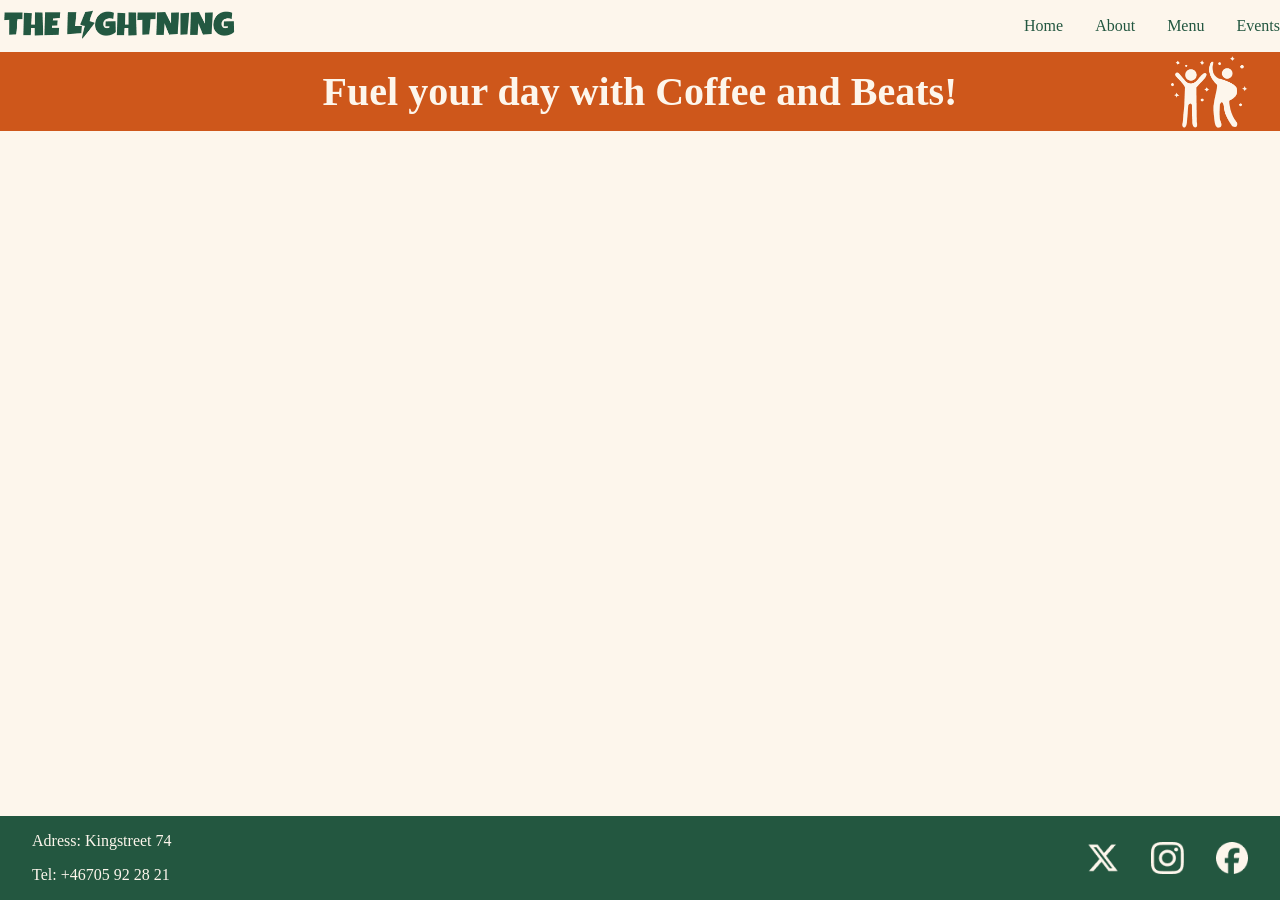
==== about.html @ ca8ed1b2 "added navbar,banner and header to other pages" ====
<!doctype html>
<html lang="en">
  <head>
    <meta charset="UTF-8" />
    <meta name="viewport" content="width=device-width, initial-scale=1.0" />
    <link rel="stylesheet" href="css/main.css" />
    <title>The Lightning</title>
  </head>
  <body>
    <div class="page-container">
      <nav>
        <div class="nav-left">
          <a href="index.html"
            ><img src="img/logo.png" alt="Company logo" />
          </a>
        </div>
        <ul class="nav-right">
          <li><a href="index.html">Home</a></li>
          <li><a href="about.html">About</a></li>
          <li><a href="menu.html">Menu</a></li>
          <li><a href="events.html">Events</a></li>
        </ul>
      </nav>
      <section class="banner">
        <h1>Fuel your day with Coffee and Beats!</h1>
        <img
          src="img/Dancing icon.png"
          alt="Vector icon of two people dancing"
        />
      </section>
      <footer>
        <div class="footer-left">
          <p>Adress: Kingstreet 74</p>
          <p>Tel: +46705 92 28 21</p>
        </div>
        <div class="footer-right">
          <img src="img/X icon.png" alt="X logo" />
          <img src="img/Instagram icon.png" alt="Instagram logo" />
          <img src="img/Facebook icon.png" alt="Facebook logo" />
        </div>
      </footer>
    </div>
  </body>
</html>
---- css/main.css ----
body {
  margin: 0;
  background-color: #fdf6ec;
}
.page-container {
  min-height: 100vh;
  display: flex;
  flex-direction: column;
}
/* Navigation bar */
nav {
  display: flex;
  justify-content: space-between;
  align-items: center;
}

.nav-left img {
  height: 3rem;
}

.nav-right {
  list-style: none;
  display: flex;
  gap: 2rem;
  margin: 0;
  padding: 0;
}

.nav-right a {
  text-decoration: none;
  color: #235740;
}
/* Banner */
.banner {
  background-color: #ce571b;
  color: #fdf6ec;
  position: relative;
  padding: 1rem 2rem;
  text-align: center;
}

.banner h1 {
  margin: 0;
  font-size: 2.5rem;
}

.banner img {
  position: absolute;
  right: 2rem;
  top: 50%;
  transform: translateY(-50%);
  height: 4.5rem;
}
/* Footer */
footer {
  margin-top: auto;
  background-color: #235740;
  color: #fdf6ec;
  display: flex;
  justify-content: space-between;
  align-items: center;
  padding: 0rem 2rem;
}

.footer-right {
  display: flex;
  gap: 2rem;
  align-items: center;
}
.footer-right img {
  height: 2rem;
}
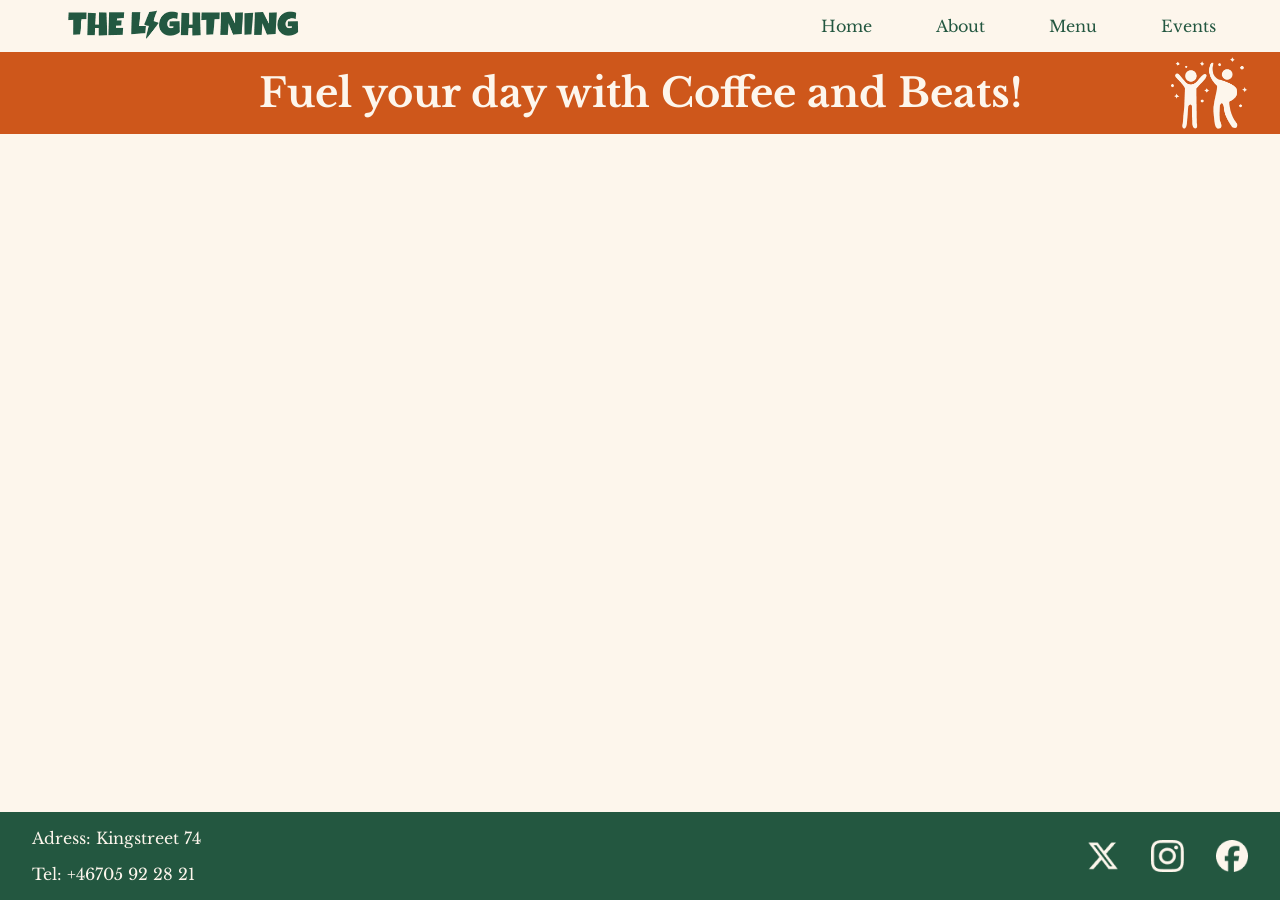
==== commit 94486e36: "added font to HTML" ====
--- a/about.html
+++ b/about.html
@@ -4,6 +4,12 @@
     <meta charset="UTF-8" />
     <meta name="viewport" content="width=device-width, initial-scale=1.0" />
     <link rel="stylesheet" href="css/main.css" />
+    <link rel="preconnect" href="https://fonts.googleapis.com" />
+    <link rel="preconnect" href="https://fonts.gstatic.com" crossorigin />
+    <link
+      href="https://fonts.googleapis.com/css2?family=Libre+Baskerville:ital,wght@0,400..700;1,400..700&display=swap"
+      rel="stylesheet"
+    />
     <title>The Lightning</title>
   </head>
   <body>
--- a/css/main.css
+++ b/css/main.css
@@ -1,6 +1,7 @@
 body {
   margin: 0;
   background-color: #fdf6ec;
+  font-family: "Libre Baskerville", serif;
 }
 .page-container {
   min-height: 100vh;
@@ -12,6 +13,7 @@
   display: flex;
   justify-content: space-between;
   align-items: center;
+  padding: 0rem 4rem;
 }
 
 .nav-left img {
@@ -21,7 +23,7 @@
 .nav-right {
   list-style: none;
   display: flex;
-  gap: 2rem;
+  gap: 4rem;
   margin: 0;
   padding: 0;
 }
@@ -51,7 +53,7 @@
   transform: translateY(-50%);
   height: 4.5rem;
 }
-/* Footer */
+/* footer */
 footer {
   margin-top: auto;
   background-color: #235740;
@@ -70,3 +72,32 @@
 .footer-right img {
   height: 2rem;
 }
+
+.home-content {
+  display: flex;
+  justify-content: space-around;
+  align-items: flex-start;
+  gap: 3rem;
+  padding: 4rem 3rem;
+}
+.home-card {
+  text-align: center;
+}
+.home-card h1 {
+  color: #235740;
+}
+
+.button {
+  background-color: #ce571b;
+  color: #fdf6ec;
+  text-decoration: none;
+  padding: 0.5rem 1rem;
+  border-radius: 0.7rem;
+}
+
+.opening-hours {
+  border: 0.15rem solid #ce571b;
+  padding: 0.2rem;
+  width: 20%;
+  text-align: center;
+}
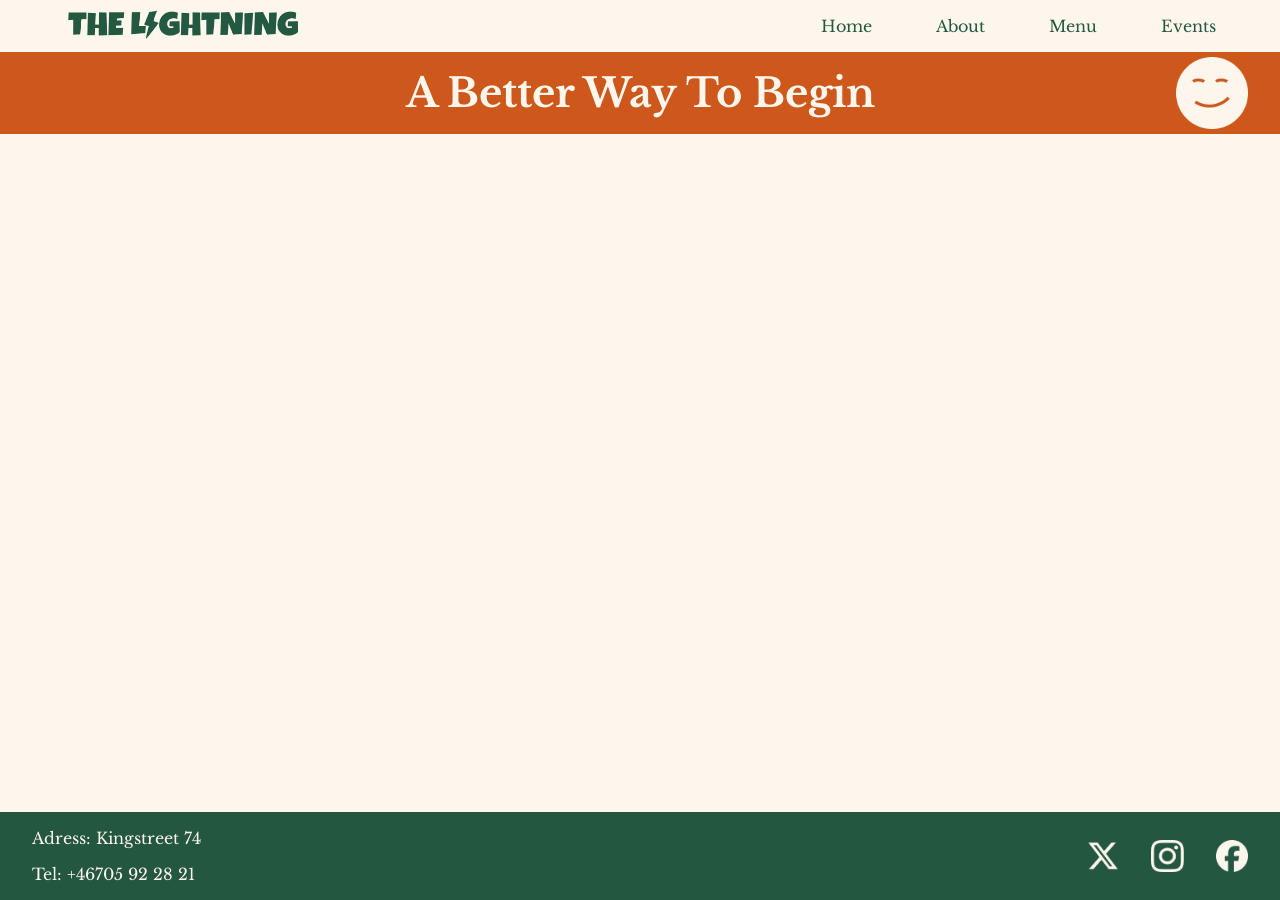
==== commit 0199a46a: "changed banner text and icon" ====
--- a/about.html
+++ b/about.html
@@ -28,9 +28,9 @@
         </ul>
       </nav>
       <section class="banner">
-        <h1>Fuel your day with Coffee and Beats!</h1>
+        <h1>A Better Way To Begin</h1>
         <img
-          src="img/Dancing icon.png"
+          src="img/smiley icon.png"
           alt="Vector icon of two people dancing"
         />
       </section>
--- a/css/main.css
+++ b/css/main.css
@@ -101,3 +101,49 @@
   width: 20%;
   text-align: center;
 }
+.events-content {
+  display: flex;
+  flex-wrap: wrap;
+  justify-content: space-between;
+
+  padding: 2rem 6rem;
+}
+
+.event-card {
+  width: 30%;
+  margin-bottom: 2rem;
+
+  transition: 0.3s;
+  border-radius: 0.5rem;
+}
+
+.event-card:hover {
+  transform: scale(1);
+  box-shadow: 0 0.5rem 1rem rgba(0, 0, 0, 0.2);
+}
+
+.event-card img {
+  width: 100%;
+  height: auto;
+}
+
+.event-text p {
+  margin: 0.5rem 0 0;
+  font-weight: bold;
+}
+
+.event-text p span {
+  color: #ce571b;
+  margin-left: 0.3rem;
+}
+
+.event-text h2 {
+  margin: 0.2rem 0 0;
+  font-size: 1.2rem;
+  margin-left: 0.5rem;
+}
+
+.event-text h2 span {
+  font-size: 1rem;
+  margin-left: 1rem;
+}
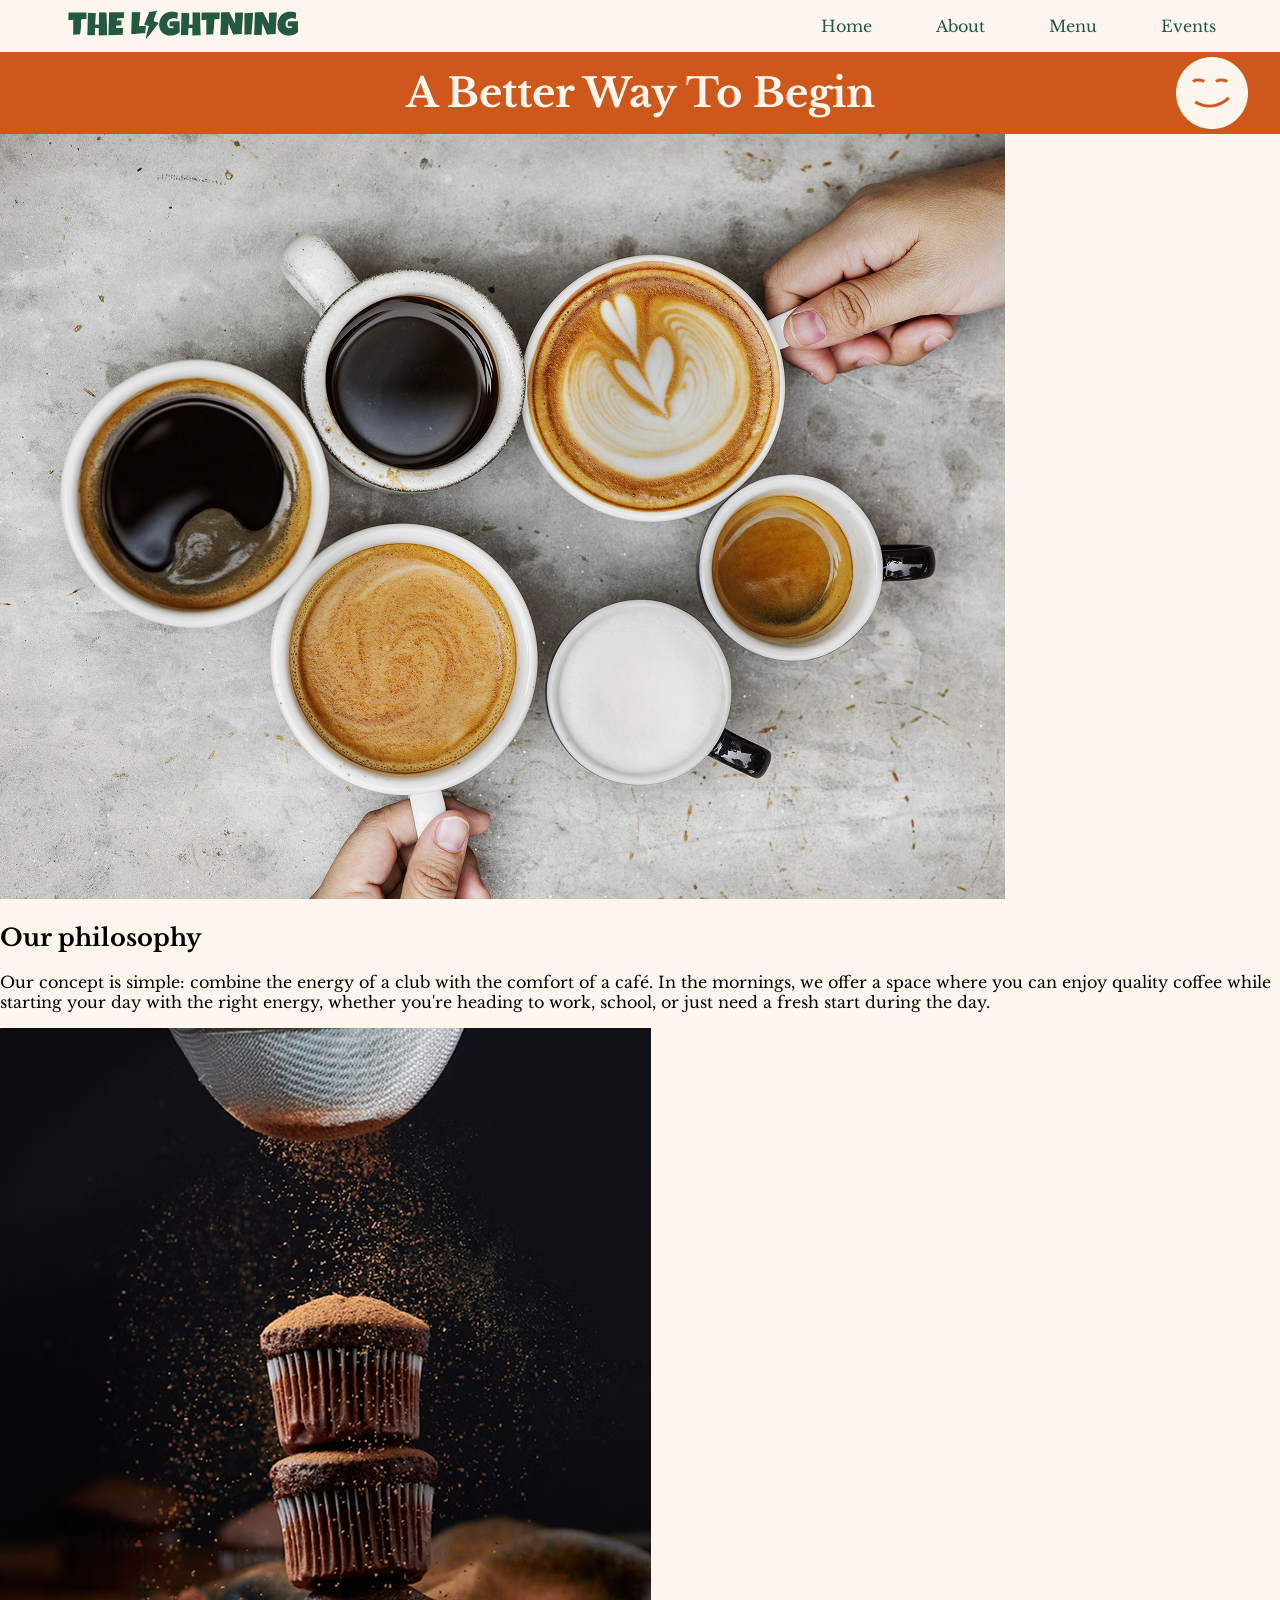
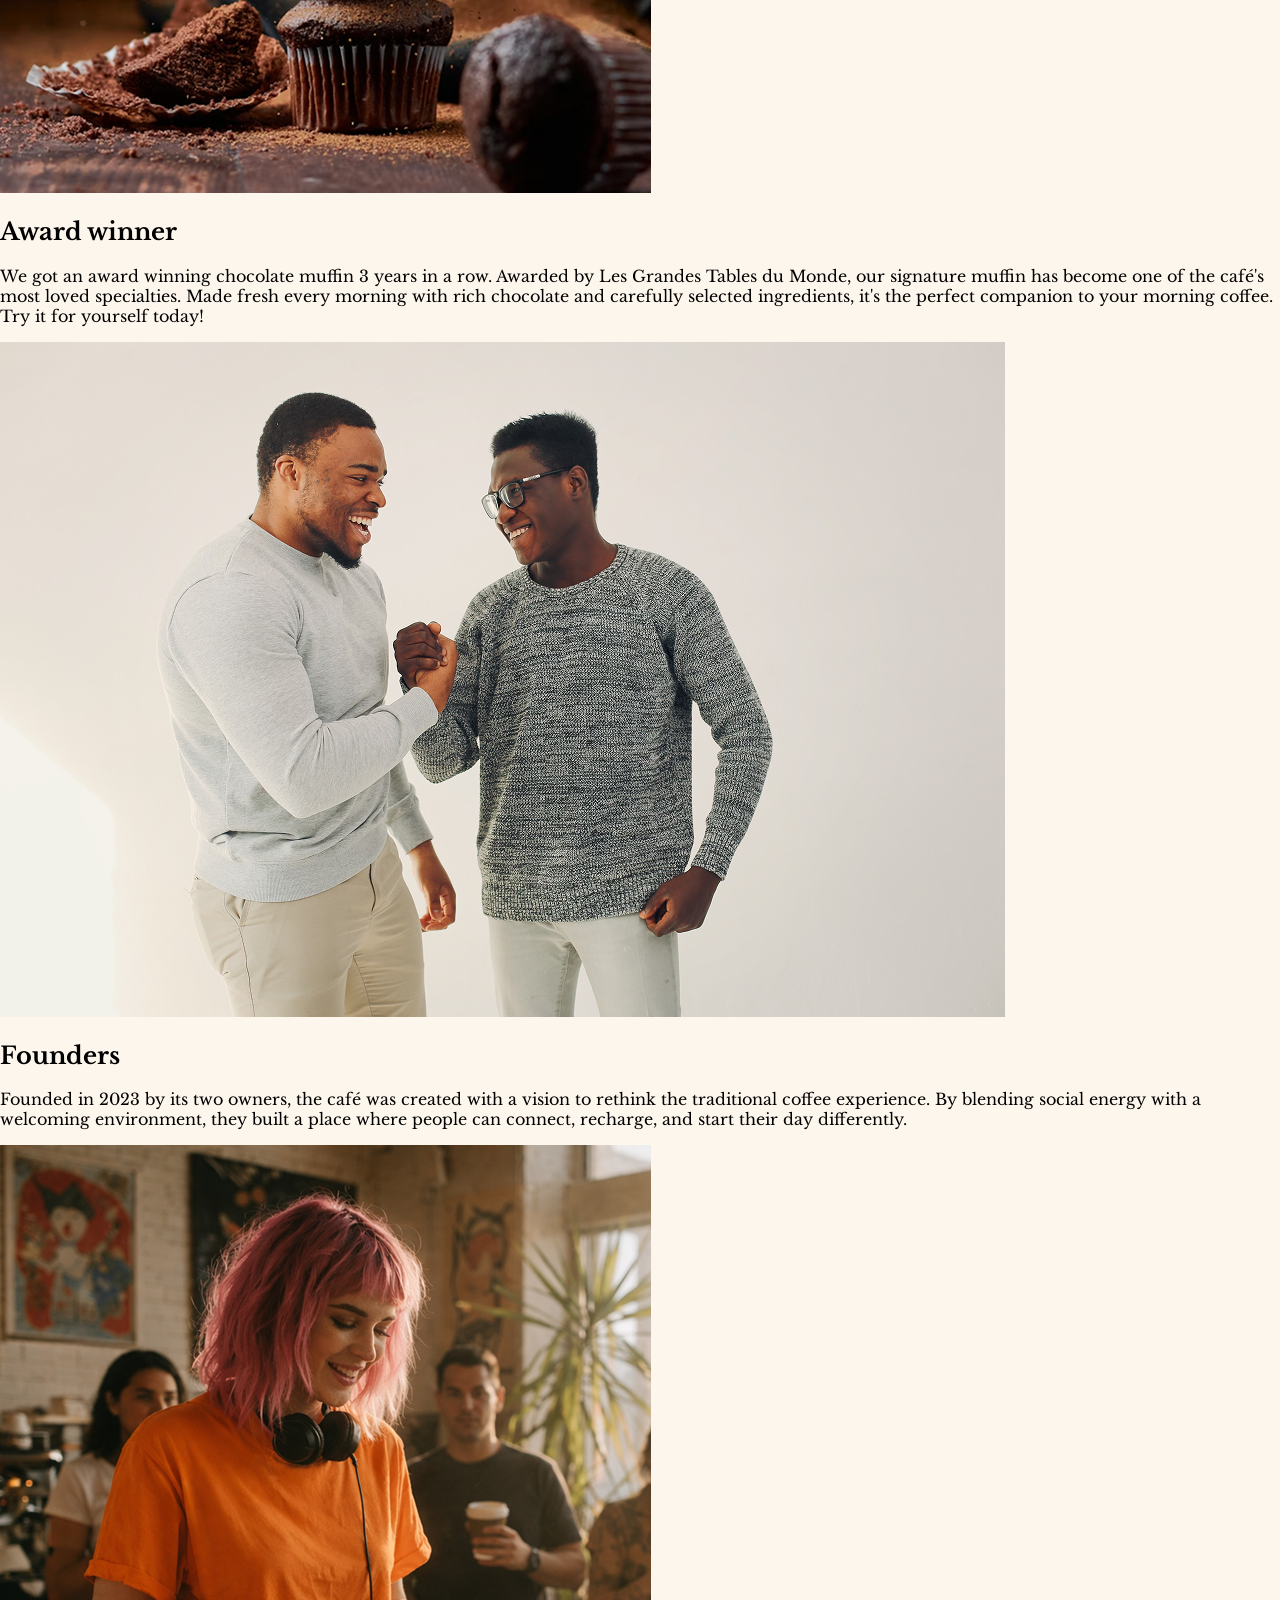
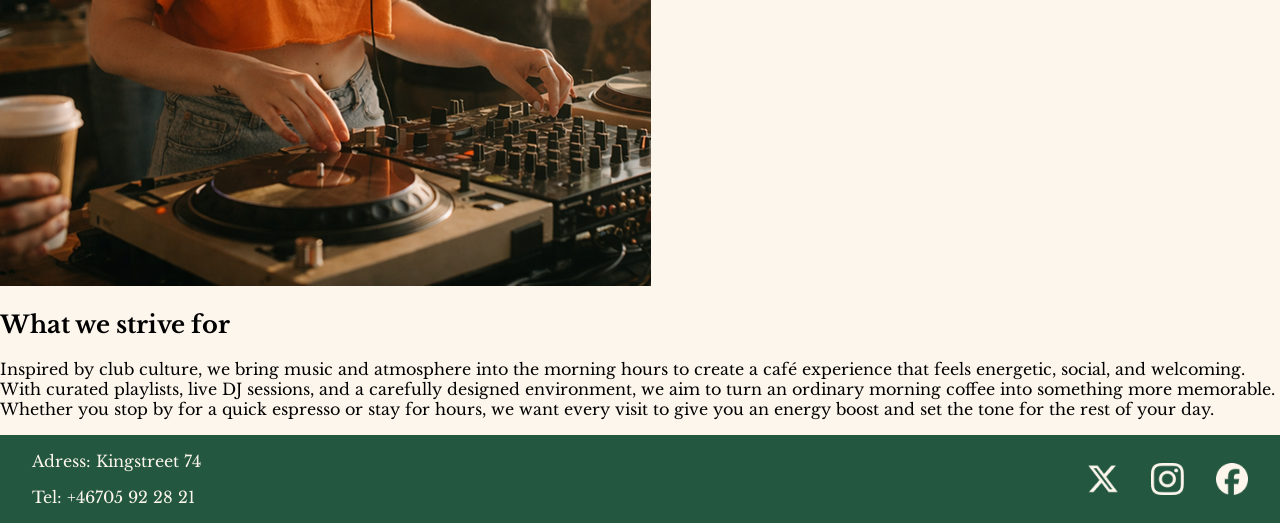
==== commit 589e5638: "added content to about page" ====
--- a/about.html
+++ b/about.html
@@ -34,6 +34,71 @@
           alt="Vector icon of two people dancing"
         />
       </section>
+      <main class="about-content">
+        <section class="about-box">
+          <img src="img/six cups.png" alt="Coffee cups" />
+
+          <div class="about-text">
+            <h2>Our philosophy</h2>
+            <p>
+              Our concept is simple: combine the energy of a club with the
+              comfort of a café. In the mornings, we offer a space where you can
+              enjoy quality coffee while starting your day with the right
+              energy, whether you're heading to work, school, or just need a
+              fresh start during the day.
+            </p>
+          </div>
+        </section>
+
+        <section class="about-box">
+          <img src="img/muffin.png" alt="Chocolate muffins" />
+
+          <div class="about-text">
+            <h2>Award winner</h2>
+            <p>
+              We got an award winning chocolate muffin 3 years in a row. Awarded
+              by Les Grandes Tables du Monde, our signature muffin has become
+              one of the café's most loved specialties. Made fresh every morning
+              with rich chocolate and carefully selected ingredients, it's the
+              perfect companion to your morning coffee. Try it for yourself
+              today!
+            </p>
+          </div>
+        </section>
+
+        <section class="about-box">
+          <img src="img/founders.png" alt="Founders" />
+
+          <div class="about-text">
+            <h2>Founders</h2>
+            <p>
+              Founded in 2023 by its two owners, the café was created with a
+              vision to rethink the traditional coffee experience. By blending
+              social energy with a welcoming environment, they built a place
+              where people can connect, recharge, and start their day
+              differently.
+            </p>
+          </div>
+        </section>
+
+        <section class="about-box">
+          <img src="img/dj girl.png" alt="DJ at cafe" />
+
+          <div class="about-text">
+            <h2>What we strive for</h2>
+            <p>
+              Inspired by club culture, we bring music and atmosphere into the
+              morning hours to create a café experience that feels energetic,
+              social, and welcoming. With curated playlists, live DJ sessions,
+              and a carefully designed environment, we aim to turn an ordinary
+              morning coffee into something more memorable. Whether you stop by
+              for a quick espresso or stay for hours, we want every visit to
+              give you an energy boost and set the tone for the rest of your
+              day.
+            </p>
+          </div>
+        </section>
+      </main>
       <footer>
         <div class="footer-left">
           <p>Adress: Kingstreet 74</p>
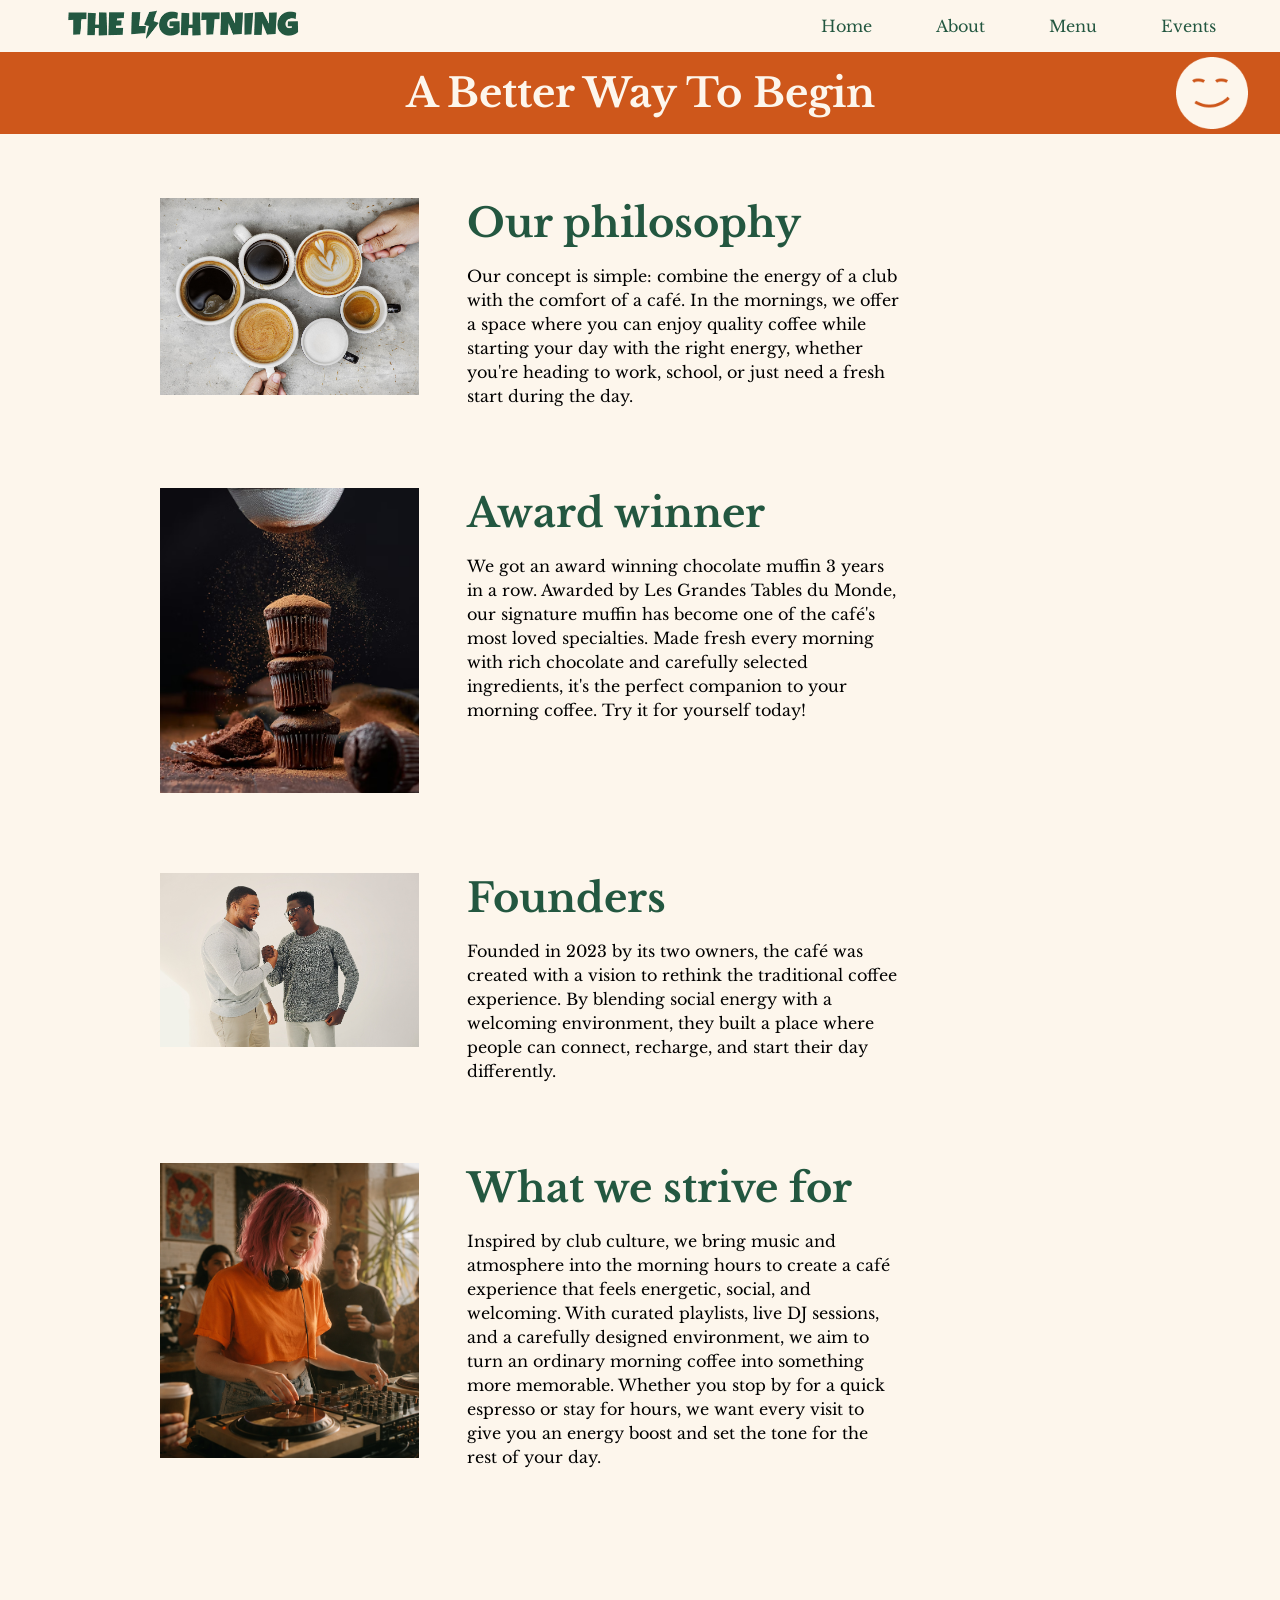
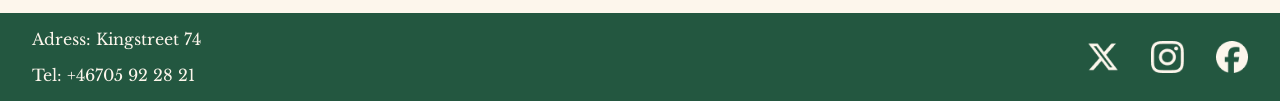
==== commit 3dd7783c: "fixed alt text" ====
--- a/about.html
+++ b/about.html
@@ -29,14 +29,14 @@
       </nav>
       <section class="banner">
         <h1>A Better Way To Begin</h1>
-        <img
-          src="img/smiley icon.png"
-          alt="Vector icon of two people dancing"
-        />
+        <img src="img/smiley icon.png" alt="Vector icon of happy smiley" />
       </section>
       <main class="about-content">
         <section class="about-box">
-          <img src="img/six cups.png" alt="Coffee cups" />
+          <img
+            src="img/six cups.png"
+            alt="Six coffee cups displaying different types of coffee"
+          />
 
           <div class="about-text">
             <h2>Our philosophy</h2>
@@ -67,7 +67,7 @@
         </section>
 
         <section class="about-box">
-          <img src="img/founders.png" alt="Founders" />
+          <img src="img/founders.png" alt="Image of the two founders" />
 
           <div class="about-text">
             <h2>Founders</h2>
@@ -82,7 +82,10 @@
         </section>
 
         <section class="about-box">
-          <img src="img/dj girl.png" alt="DJ at cafe" />
+          <img
+            src="img/dj girl.png"
+            alt="Girl DJ music in the middle of cafe"
+          />
 
           <div class="about-text">
             <h2>What we strive for</h2>
--- a/css/main.css
+++ b/css/main.css
@@ -31,6 +31,9 @@
 .nav-right a {
   text-decoration: none;
   color: #235740;
+}
+.nav-right a:hover {
+  border-bottom: 0.1rem solid #235740;
 }
 /* Banner */
 .banner {
@@ -72,7 +75,7 @@
 .footer-right img {
   height: 2rem;
 }
-
+/* Homepage content */
 .home-content {
   display: flex;
   justify-content: space-around;
@@ -82,6 +85,10 @@
 }
 .home-card {
   text-align: center;
+  width: 35%;
+}
+.home-card img {
+  width: 100%;
 }
 .home-card h1 {
   color: #235740;
@@ -94,13 +101,17 @@
   padding: 0.5rem 1rem;
   border-radius: 0.7rem;
 }
-
+.button:hover {
+  background-color: #a9410c;
+}
 .opening-hours {
   border: 0.15rem solid #ce571b;
   padding: 0.2rem;
   width: 20%;
   text-align: center;
 }
+
+/* Event page content */
 .events-content {
   display: flex;
   flex-wrap: wrap;
@@ -147,3 +158,325 @@
   font-size: 1rem;
   margin-left: 1rem;
 }
+
+/* About page */
+.about-content {
+  padding: 4rem 10rem;
+}
+
+.about-box {
+  display: flex;
+  align-items: flex-start;
+  gap: 3rem;
+  margin-bottom: 5rem;
+}
+
+.about-box img {
+  width: 27%;
+  height: auto;
+}
+
+.about-text {
+  width: 45%;
+}
+
+.about-text h2 {
+  color: #235740;
+  font-size: 2.5rem;
+  margin: 0 0 1rem;
+}
+
+.about-text p {
+  margin: 0;
+  line-height: 1.5;
+}
+/* Menu page */
+
+.menu-content {
+  display: flex;
+  justify-content: space-between;
+  padding: 3rem 6rem;
+}
+
+.menu-list {
+  display: flex;
+  flex-wrap: wrap;
+  gap: 2rem 4rem;
+  width: 45%;
+}
+
+.menu-list div {
+  width: 40%;
+}
+
+.menu-list h2 {
+  color: #235740;
+  font-size: 2.2rem;
+  margin: 0 0 1rem;
+}
+
+.menu-list ul {
+  list-style: none;
+  padding: 0;
+  margin: 0;
+}
+
+.menu-list li {
+  display: flex;
+  justify-content: space-between;
+  margin-bottom: 0.7rem;
+  font-weight: bold;
+}
+
+.menu-feature {
+  width: 30%;
+  text-align: center;
+}
+
+.menu-feature img {
+  width: 100%;
+}
+
+.menu-slider {
+  display: flex;
+  justify-content: center;
+  align-items: center;
+  gap: 2rem;
+  margin-top: 1rem;
+}
+
+.menu-slider p {
+  color: #235740;
+  font-size: 1.5rem;
+  margin: 0;
+}
+
+.menu-slider button {
+  background: none;
+  border: none;
+  color: #ce571b;
+  font-size: 2rem;
+  font-weight: bold;
+}
+/* Breakpoints */
+
+@media (max-width: 1100px) {
+  .banner img {
+    display: none;
+  }
+  nav {
+    padding: 1rem 2rem;
+  }
+  .nav-right {
+    gap: 2rem;
+  }
+  footer {
+    padding: 1rem 2rem;
+  }
+  .banner h1 {
+    font-size: 2rem;
+  }
+  .home-content {
+    gap: 2rem;
+    padding: 3rem 2rem;
+  }
+  .home-card img {
+    width: 100%;
+  }
+  .opening-hours {
+    width: 25%;
+  }
+  .about-content {
+    padding: 3rem 4rem;
+  }
+  .about-box {
+    gap: 2rem;
+  }
+  .about-box img {
+    width: 32%;
+  }
+  .about-text {
+    width: 50%;
+  }
+  .about-text h2 {
+    font-size: 2rem;
+  }
+  .menu-content {
+    gap: 3rem;
+    padding: 3rem 3rem;
+  }
+  .menu-list {
+    width: 55%;
+    gap: 2rem;
+  }
+  .menu-feature {
+    width: 35%;
+  }
+  .menu-list h2 {
+    font-size: 1.8rem;
+  }
+  .events-content {
+    padding: 2rem 3rem;
+  }
+  .event-card {
+    width: 31%;
+  }
+  .event-text h2 {
+    font-size: 1rem;
+  }
+  .event-text h2 span {
+    font-size: 0.9rem;
+  }
+}
+
+@media (max-width: 700px) {
+  nav {
+    padding: 1rem;
+  }
+  .nav-right {
+    gap: 1rem;
+  }
+  .banner {
+    padding: 1rem;
+  }
+  .banner h1 {
+    font-size: 1.7rem;
+    padding-right: 0;
+  }
+  footer {
+    flex-direction: column;
+    gap: 1rem;
+    text-align: center;
+  }
+  .footer-right {
+    gap: 1rem;
+  }
+  .home-content {
+    flex-wrap: wrap;
+  }
+  .home-card {
+    width: 45%;
+  }
+  .opening-hours {
+    width: 70%;
+    margin: 2rem auto 0;
+  }
+  .about-content {
+    padding: 2rem;
+  }
+  .about-box {
+    flex-direction: column;
+    gap: 1.5rem;
+  }
+  .about-box img {
+    width: 70%;
+  }
+  .about-text {
+    width: 100%;
+  }
+  .about-text h2 {
+    font-size: 1.8rem;
+  }
+  .menu-content {
+    flex-direction: column;
+    align-items: center;
+    gap: 4rem;
+  }
+  .menu-list {
+    width: 100%;
+    justify-content: center;
+  }
+  .menu-list div {
+    width: 40%;
+  }
+  .menu-feature {
+    width: 60%;
+  }
+  .events-content {
+    padding: 2rem;
+  }
+  .event-card {
+    width: 47%;
+  }
+}
+
+@media (max-width: 500px) {
+  nav {
+    flex-direction: column;
+    gap: 1rem;
+  }
+  .nav-left img {
+    height: 2.5rem;
+  }
+  .nav-right {
+    flex-wrap: wrap;
+    justify-content: center;
+    gap: 0.8rem;
+  }
+  .banner h1 {
+    font-size: 1.4rem;
+  }
+  footer {
+    padding: 1rem;
+  }
+  .footer-right img {
+    height: 1.5rem;
+  }
+  .home-content {
+    flex-direction: column;
+    gap: 3rem;
+    padding: 2rem 1rem;
+  }
+  .home-card {
+    width: 100%;
+  }
+  .opening-hours {
+    width: auto;
+    margin: 0 auto;
+  }
+  .about-content {
+    padding: 2rem 1rem;
+  }
+  .about-box img {
+    width: 100%;
+  }
+  .about-text h2 {
+    font-size: 1.5rem;
+  }
+  .about-box {
+    margin-bottom: 3rem;
+  }
+  .menu-content {
+    padding: 2rem 1rem;
+  }
+  .menu-list {
+    flex-direction: column;
+    gap: 3rem;
+  }
+  .menu-list div {
+    width: 100%;
+  }
+  .menu-feature {
+    width: 100%;
+  }
+  .menu-slider p {
+    font-size: 1.2rem;
+  }
+  .menu-slider {
+    gap: 1rem;
+  }
+  .events-content {
+    padding: 2rem 1rem;
+  }
+  .event-card {
+    width: 100%;
+  }
+  .event-text h2 {
+    font-size: 1.1rem;
+  }
+  .event-text h2 span {
+    display: block;
+    margin-left: 0;
+    margin-top: 0.2rem;
+  }
+}
